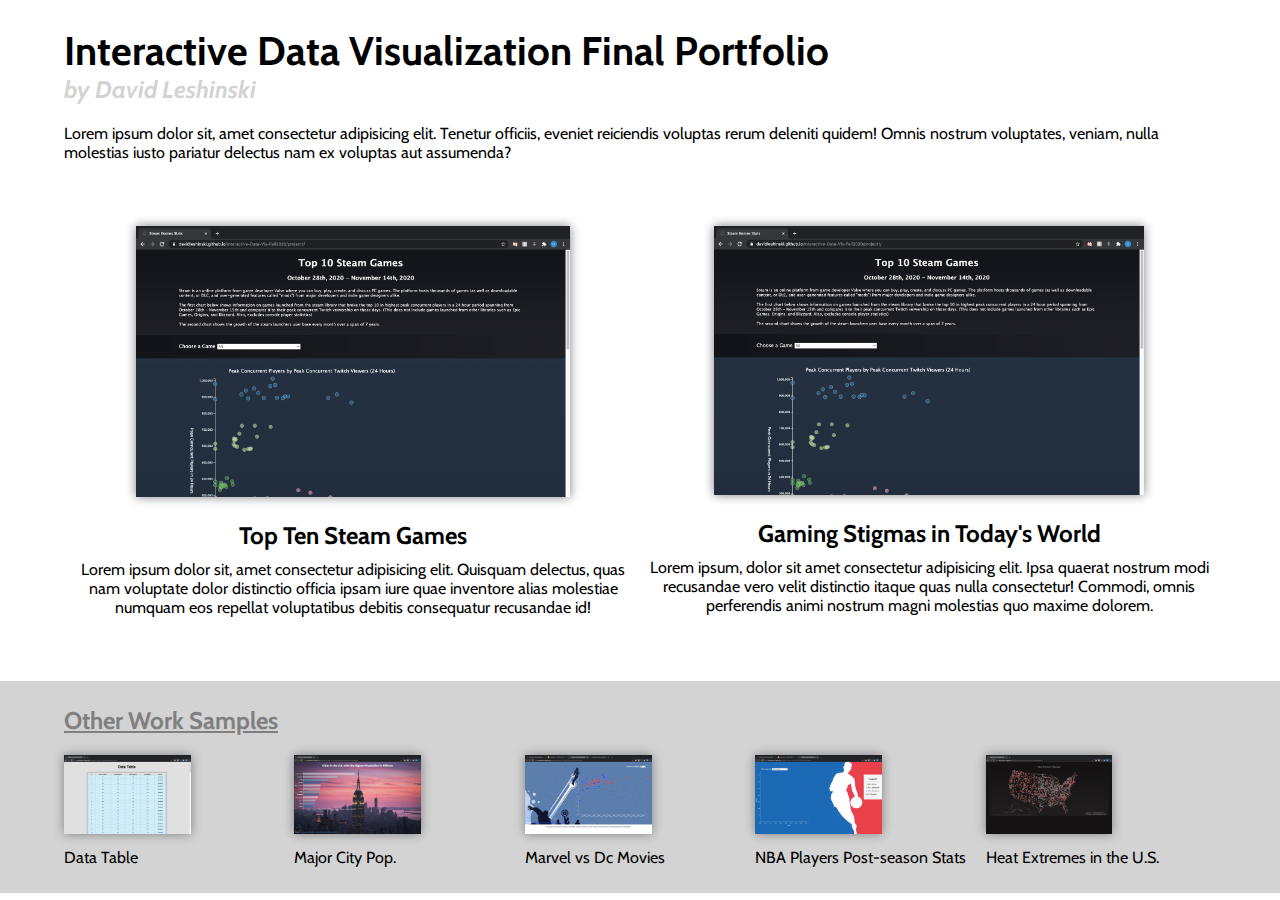
==== Final_Portfolio/index.html @ ec339a44 "started final portfolio" ====
<!DOCTYPE html>
  <head>
    <meta charset="utf-8">
    <meta name="viewport" content="width=device-width, initial-scale=1.0">
    <title>Interactive Data Visualization Portfolio</title>
    <link rel="preconnect" href="https://fonts.gstatic.com">
<link href="https://fonts.googleapis.com/css2?family=Cabin:wght@400;600;700&display=swap" rel="stylesheet">
    <link rel="stylesheet" href="./style.css">
</head>
  <body>
      <section class="intro">
    <h1>Interactive Data Visualization Final Portfolio</h1>
    <em><h2 style="color: lightgray; margin-bottom: 20px;">by David Leshinski</h2></em>
    <p>Lorem ipsum dolor sit, amet consectetur adipisicing elit. Tenetur officiis, eveniet reiciendis voluptas rerum deleniti quidem! Omnis nostrum voluptates, veniam, nulla molestias iusto pariatur delectus nam ex voluptas aut assumenda?</p>
</section>
    <section class="project-section">
      <div class="project">
        <img class="project-img" src="images/project1.png" alt="">
        <h3><a href="https://davidleshinski.github.io/Interactive-Data-Vis-Fall2020/project1/" target="_blank">Top Ten Steam Games</a></h3>
        <p>Lorem ipsum dolor sit, amet consectetur adipisicing elit. Quisquam delectus, quas nam voluptate dolor distinctio officia ipsam iure quae inventore alias molestiae numquam eos repellat voluptatibus debitis consequatur recusandae id!</p>
      </div>

      <div class="project">
        <img class="project-img" src="images/project1.png" alt="">
        <h3><a href="https://davidleshinski.github.io/Interactive-Data-Vis-Fall2020/project2/" target="_blank">Gaming Stigmas in Today's World</a></h3>
        <p>Lorem ipsum, dolor sit amet consectetur adipisicing elit. Ipsa quaerat nostrum modi recusandae vero velit distinctio itaque quas nulla consectetur! Commodi, omnis perferendis animi nostrum magni molestias quo maxime dolorem.</p>
      </div>
    </section>
    <section class="bottom">
        <h3 style="margin-bottom: 20px; color: grey;">Other Work Samples</h3>
      <div class="bonus-projects">
        <div class="tutorial">
            <img class="tutorial-img" src="images/tutorial0.png" alt="">
            <a href="https://davidleshinski.github.io/Interactive-Data-Vis-Fall2020/tutorial1_intro/" target="_blank"><p>Data Table</p></a>
        </div>
<div class="tutorial">
    <img class="tutorial-img" src="images/tutorial1.png" alt="">
    <a href="https://davidleshinski.github.io/Interactive-Data-Vis-Fall2020/tutorial2_quantities_and_amounts/" target="_blank"><p>Major City Pop.</p></a>
</div>
<div class="tutorial">
    <img class="tutorial-img" src="images/tutorial2.png" alt="">
    <a href="https://davidleshinski.github.io/Interactive-Data-Vis-Fall2020/tutorial3_distributions/" target="_blank"><p>Marvel vs Dc Movies</p></a>
</div>
<div class="tutorial">
    <img class="tutorial-img" src="images/tutorial3.png" alt="">
   <a href="https://davidleshinski.github.io/Interactive-Data-Vis-Fall2020/tutorial4_timeseries/" target="_blank"><p>NBA Players Post-season Stats</p></a>
</div>
<div class="tutorial">
    <img class="tutorial-img" src="images/tutorial4.png" alt="">
    <a href="https://davidleshinski.github.io/Interactive-Data-Vis-Fall2020/tutorial5_geographic/" target="_blank"><p>Heat Extremes in the U.S.</p></a>
</div>
</div>
</section>
  </body>
</html>
---- Final_Portfolio/style.css ----
body, h1, h2, h3, p {
    padding: 0;
    margin: 0;
    color: #000;
    font-family: Cabin;
}

h1 {
    font-size: 2.5em;
}

h3 {
    font-size: 1.5em;
}

.intro {
    padding: 2% 5% 0 5%;
}

.project-section {
    display: flex;
    justify-content: center;
    text-align: center;
    padding: 5% 5%;
}

.project-img {
    width: 75%;
    margin-bottom: 20px;
    box-shadow:  0 0 10px grey;
}

.project a {
    color: #000;
    text-decoration: none;
}

.bonus-projects {
    display: flex;
    justify-content: center;
    background-color: lightgrey;
    flex-wrap: nowrap;
}

.project h3 {
    margin-bottom: 10px;
}

/* .tutorial {
    text-align: center;
} */

.tutorial a {
    text-decoration: none;
    color: #000;
}

.tutorial-img {
    width: 55%;
    margin-bottom: 10px;
    box-shadow:  0 0 10px grey;
}

.bottom {
    padding: 2% 5%;
    background-color: lightgrey;
}

.tutorial p:hover {
    color: grey;
}

.bottom h3 {
    text-decoration: underline;
}
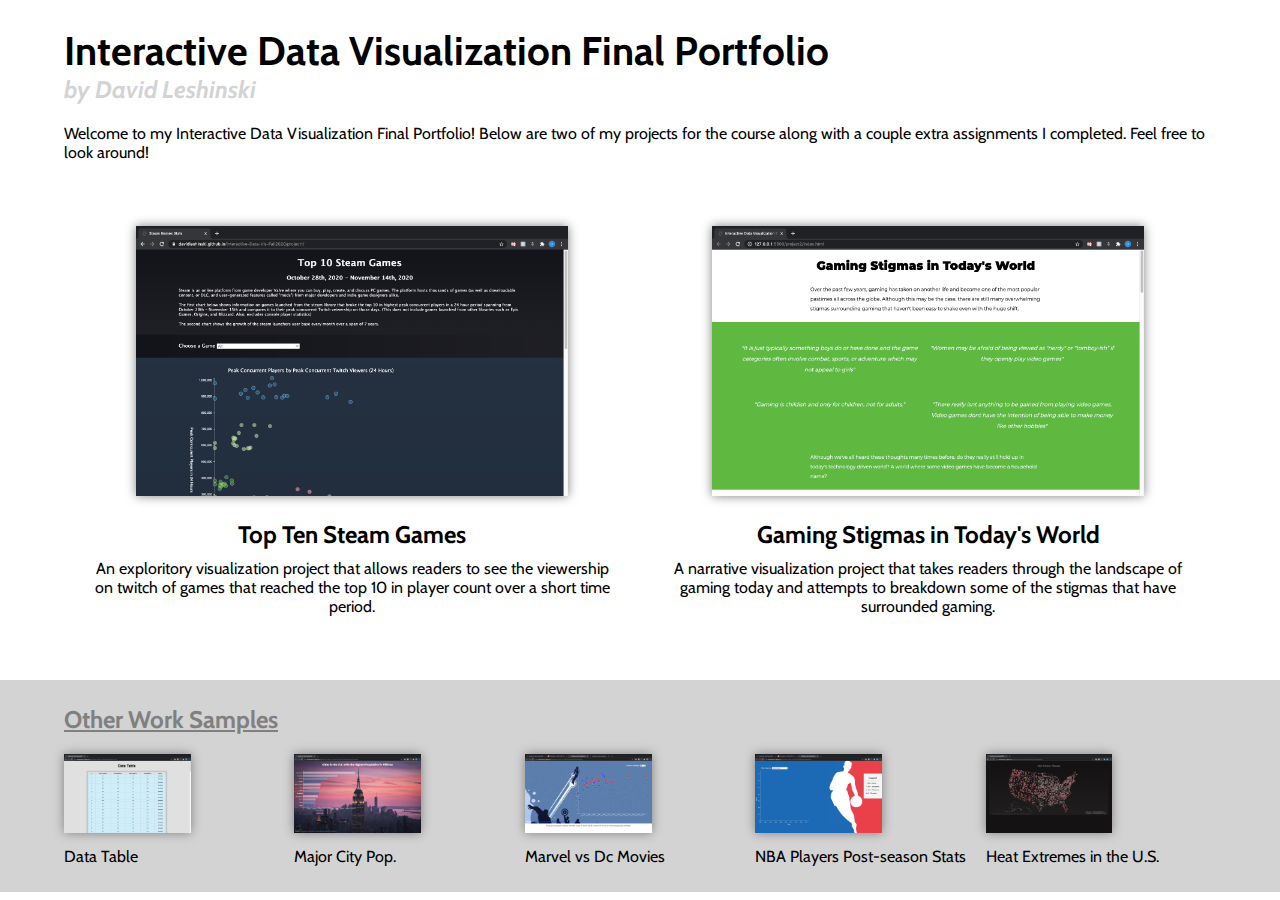
==== commit 0b72cd39: "done" ====
--- a/Final_Portfolio/index.html
+++ b/Final_Portfolio/index.html
@@ -11,19 +11,19 @@
       <section class="intro">
     <h1>Interactive Data Visualization Final Portfolio</h1>
     <em><h2 style="color: lightgray; margin-bottom: 20px;">by David Leshinski</h2></em>
-    <p>Lorem ipsum dolor sit, amet consectetur adipisicing elit. Tenetur officiis, eveniet reiciendis voluptas rerum deleniti quidem! Omnis nostrum voluptates, veniam, nulla molestias iusto pariatur delectus nam ex voluptas aut assumenda?</p>
+    <p>Welcome to my Interactive Data Visualization Final Portfolio! Below are two of my projects for the course along with a couple extra assignments I completed. Feel free to look around!</p>
 </section>
     <section class="project-section">
       <div class="project">
         <img class="project-img" src="images/project1.png" alt="">
         <h3><a href="https://davidleshinski.github.io/Interactive-Data-Vis-Fall2020/project1/" target="_blank">Top Ten Steam Games</a></h3>
-        <p>Lorem ipsum dolor sit, amet consectetur adipisicing elit. Quisquam delectus, quas nam voluptate dolor distinctio officia ipsam iure quae inventore alias molestiae numquam eos repellat voluptatibus debitis consequatur recusandae id!</p>
+        <p>An exploritory visualization project that allows readers to see the viewership on twitch of games that reached the top 10 in player count over a short time period.</p>
       </div>
 
       <div class="project">
-        <img class="project-img" src="images/project1.png" alt="">
+        <img class="project-img" src="images/project2.png" alt="">
         <h3><a href="https://davidleshinski.github.io/Interactive-Data-Vis-Fall2020/project2/" target="_blank">Gaming Stigmas in Today's World</a></h3>
-        <p>Lorem ipsum, dolor sit amet consectetur adipisicing elit. Ipsa quaerat nostrum modi recusandae vero velit distinctio itaque quas nulla consectetur! Commodi, omnis perferendis animi nostrum magni molestias quo maxime dolorem.</p>
+        <p>A narrative visualization project that takes readers through the landscape of gaming today and attempts to breakdown some of the stigmas that have surrounded gaming.</p>
       </div>
     </section>
     <section class="bottom">
--- a/Final_Portfolio/style.css
+++ b/Final_Portfolio/style.css
@@ -35,6 +35,10 @@
     text-decoration: none;
 }
 
+.project p {
+    padding: 0 5%;
+}
+
 .bonus-projects {
     display: flex;
     justify-content: center;
@@ -44,6 +48,10 @@
 
 .project h3 {
     margin-bottom: 10px;
+}
+
+.project a:hover {
+    color: lightgrey;
 }
 
 /* .tutorial {
